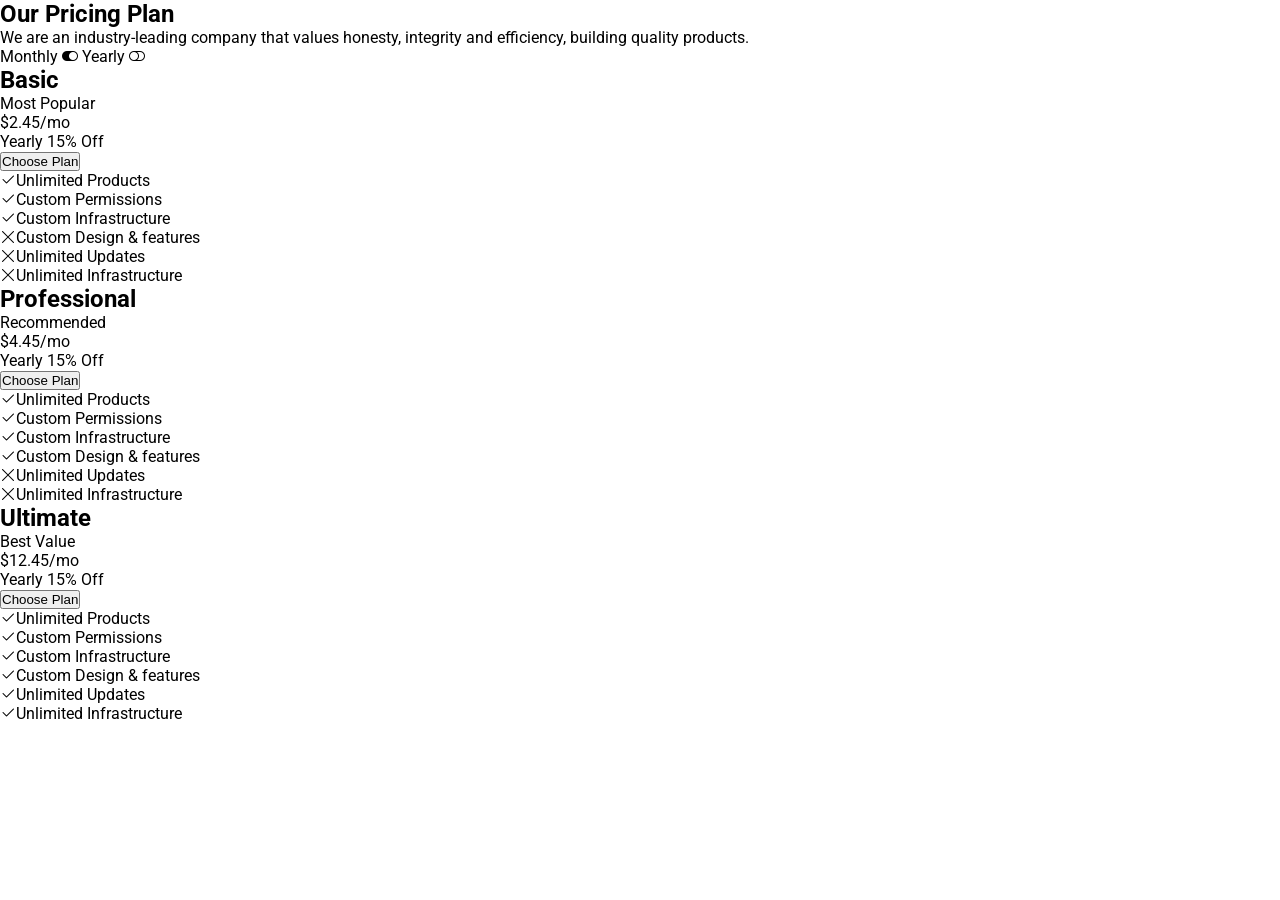
==== index.html @ 77d057d2 "Struttura HTML" ====
<!DOCTYPE html>
<html lang="en">

<head>
    <meta charset="UTF-8">
    <meta name="viewport" content="width=device-width, initial-scale=1.0">
    <title>Pricing Plan</title>
    <link rel="preconnect" href="https://fonts.googleapis.com">
    <link rel="preconnect" href="https://fonts.gstatic.com" crossorigin>
    <link
        href="https://fonts.googleapis.com/css2?family=DM+Sans:ital,opsz,wght@0,9..40,100..1000;1,9..40,100..1000&family=Roboto:ital,wght@0,100..900;1,100..900&family=Sigmar&display=swap"
        rel="stylesheet">
    <link rel="stylesheet" href="https://cdn.jsdelivr.net/npm/bootstrap-icons@1.11.3/font/bootstrap-icons.min.css">
    <link rel="stylesheet" href="style.css">
</head>

<body>
    <div class="container">

        <header>
            <section>
                <h1>Our Pricing Plan</h1>
                <p>We are an industry-leading company that values honesty, integrity and efficiency, building quality
                    products.
                </p>
            </section>
            <section>
                <span>Monthly <i class="bi bi-toggle-on"></i></span> <span>Yearly <i
                        class="bi bi-toggle-off"></i></span>
            </section>
        </header>

        <main>
            <section class="plans">
                <div class="card">
                    <h2>Basic</h2>
                    <span>Most Popular</span>
                    <div><span>$</span>2.45<span>/mo</span></div>
                    <div>Yearly <span>15% Off</span></div>
                    <button>Choose Plan</button>
                    <ul class="feature-list">
                        <li><i class="bi bi-check2"></i>Unlimited Products</li>
                        <li><i class="bi bi-check2"></i>Custom Permissions</li>
                        <li><i class="bi bi-check2"></i>Custom Infrastructure</li>
                        <li><i class="bi bi-x-lg"></i>Custom Design & features</li>
                        <li><i class="bi bi-x-lg"></i>Unlimited Updates</li>
                        <li><i class="bi bi-x-lg"></i>Unlimited Infrastructure</li>
                    </ul>
                </div>
                <div class="card professional-card">
                    <h2>Professional</h2>
                    <span>Recommended</span>
                    <div><span>$</span>4.45<span>/mo</span></div>
                    <div>Yearly <span>15% Off</span></div>
                    <button>Choose Plan</button>
                    <ul class="feature-list">
                        <li><i class="bi bi-check2"></i>Unlimited Products</li>
                        <li><i class="bi bi-check2"></i>Custom Permissions</li>
                        <li><i class="bi bi-check2"></i>Custom Infrastructure</li>
                        <li><i class="bi bi-check2"></i>Custom Design & features</li>
                        <li><i class="bi bi-x-lg"></i>Unlimited Updates</li>
                        <li><i class="bi bi-x-lg"></i>Unlimited Infrastructure</li>
                    </ul>
                </div>
                <div class="card">
                    <h2>Ultimate</h2>
                    <span>Best Value</span>
                    <div><span>$</span>12.45<span>/mo</span></div>
                    <div>Yearly <span>15% Off</span></div>
                    <button>Choose Plan</button>
                    <ul class="feature-list">
                        <li><i class="bi bi-check2"></i>Unlimited Products</li>
                        <li><i class="bi bi-check2"></i>Custom Permissions</li>
                        <li><i class="bi bi-check2"></i>Custom Infrastructure</li>
                        <li><i class="bi bi-check2"></i>Custom Design & features</li>
                        <li><i class="bi bi-check2"></i>Unlimited Updates</li>
                        <li><i class="bi bi-check2"></i>Unlimited Infrastructure</li>
                    </ul>
                </div>
            </section>
        </main>

    </div>
</body>

</html>
---- style.css ----
* {
    box-sizing: border-box;
    padding: 0;
    margin: 0;
}

body {
    font-family: "Roboto", sans-serif;
}
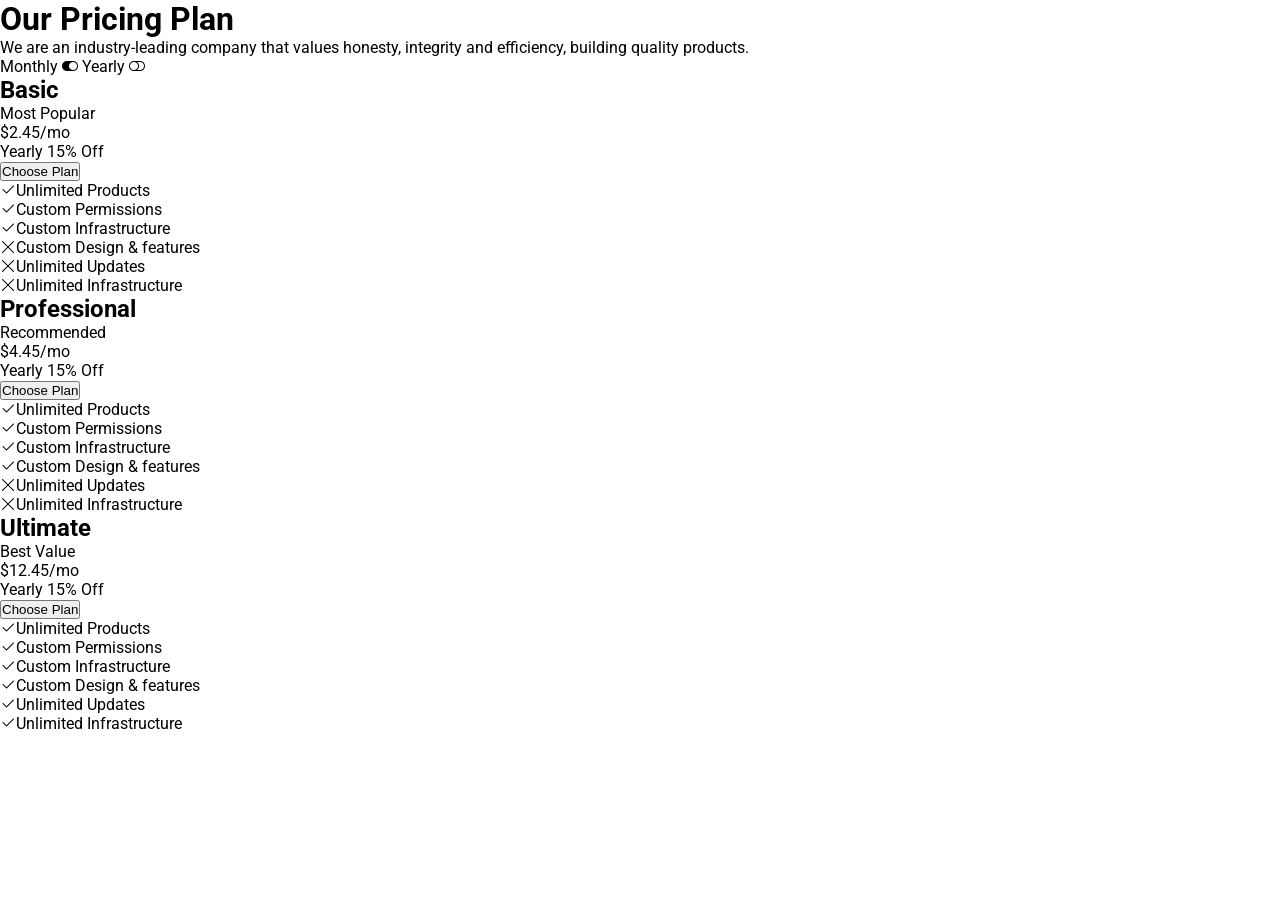
==== commit d581d94a: "Correzione HTML" ====
--- a/index.html
+++ b/index.html
@@ -18,65 +18,63 @@
     <div class="container">
 
         <header>
-            <section>
+            <div>
                 <h1>Our Pricing Plan</h1>
                 <p>We are an industry-leading company that values honesty, integrity and efficiency, building quality
                     products.
                 </p>
-            </section>
-            <section>
+            </div>
+            <div>
                 <span>Monthly <i class="bi bi-toggle-on"></i></span> <span>Yearly <i
                         class="bi bi-toggle-off"></i></span>
-            </section>
+            </div>
         </header>
 
-        <main>
-            <section class="plans">
-                <div class="card">
-                    <h2>Basic</h2>
-                    <span>Most Popular</span>
-                    <div><span>$</span>2.45<span>/mo</span></div>
-                    <div>Yearly <span>15% Off</span></div>
-                    <button>Choose Plan</button>
-                    <ul class="feature-list">
-                        <li><i class="bi bi-check2"></i>Unlimited Products</li>
-                        <li><i class="bi bi-check2"></i>Custom Permissions</li>
-                        <li><i class="bi bi-check2"></i>Custom Infrastructure</li>
-                        <li><i class="bi bi-x-lg"></i>Custom Design & features</li>
-                        <li><i class="bi bi-x-lg"></i>Unlimited Updates</li>
-                        <li><i class="bi bi-x-lg"></i>Unlimited Infrastructure</li>
-                    </ul>
-                </div>
-                <div class="card professional-card">
-                    <h2>Professional</h2>
-                    <span>Recommended</span>
-                    <div><span>$</span>4.45<span>/mo</span></div>
-                    <div>Yearly <span>15% Off</span></div>
-                    <button>Choose Plan</button>
-                    <ul class="feature-list">
-                        <li><i class="bi bi-check2"></i>Unlimited Products</li>
-                        <li><i class="bi bi-check2"></i>Custom Permissions</li>
-                        <li><i class="bi bi-check2"></i>Custom Infrastructure</li>
-                        <li><i class="bi bi-check2"></i>Custom Design & features</li>
-                        <li><i class="bi bi-x-lg"></i>Unlimited Updates</li>
-                        <li><i class="bi bi-x-lg"></i>Unlimited Infrastructure</li>
-                    </ul>
-                </div>
-                <div class="card">
-                    <h2>Ultimate</h2>
-                    <span>Best Value</span>
-                    <div><span>$</span>12.45<span>/mo</span></div>
-                    <div>Yearly <span>15% Off</span></div>
-                    <button>Choose Plan</button>
-                    <ul class="feature-list">
-                        <li><i class="bi bi-check2"></i>Unlimited Products</li>
-                        <li><i class="bi bi-check2"></i>Custom Permissions</li>
-                        <li><i class="bi bi-check2"></i>Custom Infrastructure</li>
-                        <li><i class="bi bi-check2"></i>Custom Design & features</li>
-                        <li><i class="bi bi-check2"></i>Unlimited Updates</li>
-                        <li><i class="bi bi-check2"></i>Unlimited Infrastructure</li>
-                    </ul>
-                </div>
+        <main class="cards">
+            <section class="card">
+                <h2>Basic</h2>
+                <span>Most Popular</span>
+                <p><span>$</span>2.45<span>/mo</span></p>
+                <p>Yearly <span>15% Off</span></p>
+                <button>Choose Plan</button>
+                <ul class="feature-list">
+                    <li><i class="bi bi-check2"></i>Unlimited Products</li>
+                    <li><i class="bi bi-check2"></i>Custom Permissions</li>
+                    <li><i class="bi bi-check2"></i>Custom Infrastructure</li>
+                    <li><i class="bi bi-x-lg"></i>Custom Design & features</li>
+                    <li><i class="bi bi-x-lg"></i>Unlimited Updates</li>
+                    <li><i class="bi bi-x-lg"></i>Unlimited Infrastructure</li>
+                </ul>
+            </section>
+            <section class="card professional-card">
+                <h2>Professional</h2>
+                <span>Recommended</span>
+                <p><span>$</span>4.45<span>/mo</span></p>
+                <p>Yearly <span>15% Off</span></p>
+                <button>Choose Plan</button>
+                <ul class="feature-list">
+                    <li><i class="bi bi-check2"></i>Unlimited Products</li>
+                    <li><i class="bi bi-check2"></i>Custom Permissions</li>
+                    <li><i class="bi bi-check2"></i>Custom Infrastructure</li>
+                    <li><i class="bi bi-check2"></i>Custom Design & features</li>
+                    <li><i class="bi bi-x-lg"></i>Unlimited Updates</li>
+                    <li><i class="bi bi-x-lg"></i>Unlimited Infrastructure</li>
+                </ul>
+            </section>
+            <section class="card">
+                <h2>Ultimate</h2>
+                <span>Best Value</span>
+                <p><span>$</span>12.45<span>/mo</span></p>
+                <p>Yearly <span>15% Off</span></p>
+                <button>Choose Plan</button>
+                <ul class="feature-list">
+                    <li><i class="bi bi-check2"></i>Unlimited Products</li>
+                    <li><i class="bi bi-check2"></i>Custom Permissions</li>
+                    <li><i class="bi bi-check2"></i>Custom Infrastructure</li>
+                    <li><i class="bi bi-check2"></i>Custom Design & features</li>
+                    <li><i class="bi bi-check2"></i>Unlimited Updates</li>
+                    <li><i class="bi bi-check2"></i>Unlimited Infrastructure</li>
+                </ul>
             </section>
         </main>
 
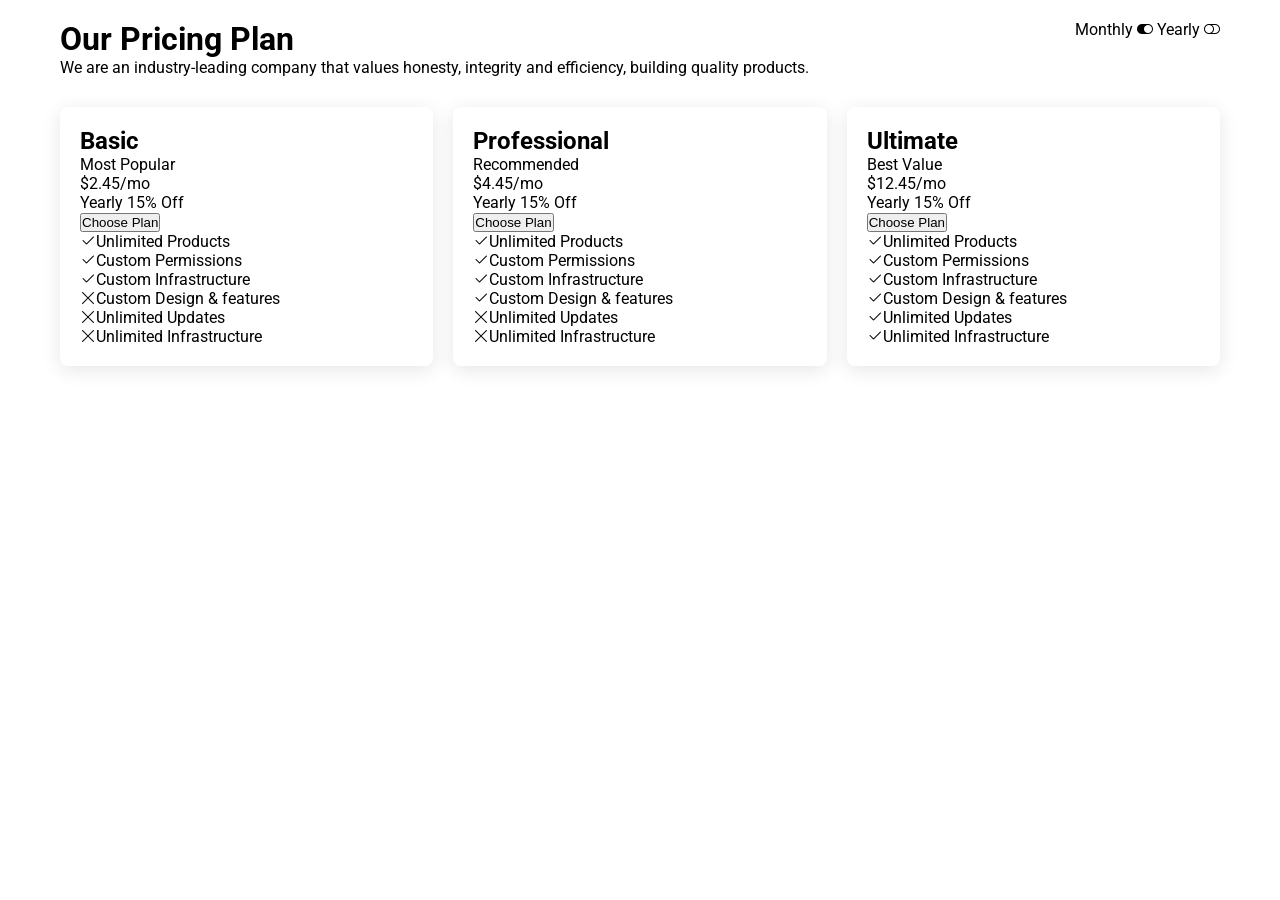
==== commit 1d6f8a93: "Posizionamento elementi" ====
--- a/index.html
+++ b/index.html
@@ -24,7 +24,7 @@
                     products.
                 </p>
             </div>
-            <div>
+            <div class="toggle">
                 <span>Monthly <i class="bi bi-toggle-on"></i></span> <span>Yearly <i
                         class="bi bi-toggle-off"></i></span>
             </div>
--- a/style.css
+++ b/style.css
@@ -6,4 +6,39 @@
 
 body {
     font-family: "Roboto", sans-serif;
+}
+
+.feature-list {
+    list-style: none;
+}
+
+.container {
+    margin: 0 auto;
+    max-width: 1200px;
+    padding: 20px;
+}
+
+.cards {
+    display: flex;
+    flex-wrap: wrap;
+    gap: 20px;
+}
+
+.card {
+    padding: 20px;
+    box-shadow: 0px 4px 20px 0px rgba(0, 0, 0, 0.10);
+    border-radius: 8px;
+    flex-basis: calc(100% / 3 - (20px * 2) / 3);
+    min-width: 300px;
+    flex-grow: 1;
+}
+
+header {
+    margin-bottom: 30px;
+    display: flex;
+    flex-wrap: wrap;
+}
+
+.toggle {
+    margin-left: auto;
 }
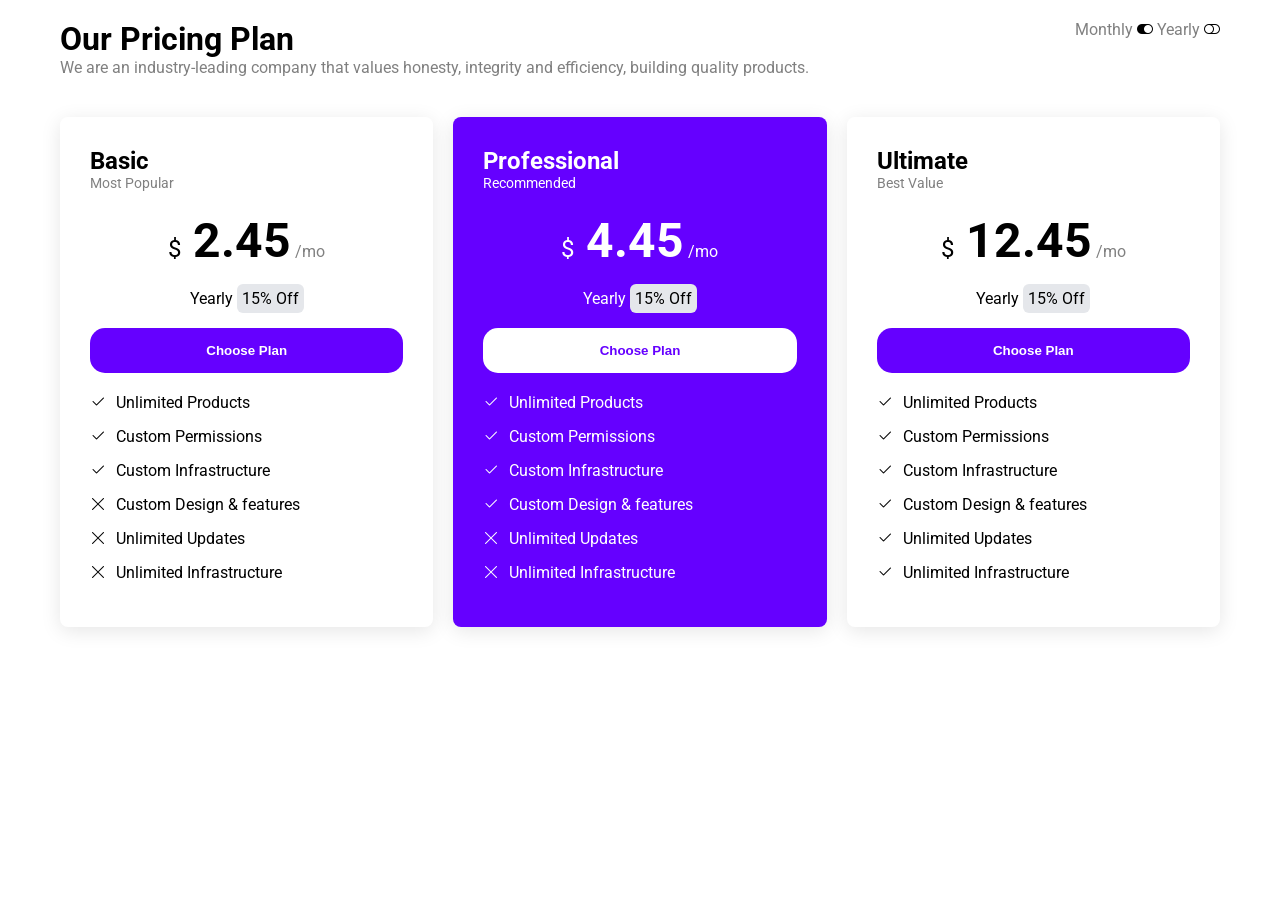
==== commit b8631f6f: "UI generale e cards" ====
--- a/index.html
+++ b/index.html
@@ -34,8 +34,8 @@
             <section class="card">
                 <h2>Basic</h2>
                 <span>Most Popular</span>
-                <p><span>$</span>2.45<span>/mo</span></p>
-                <p>Yearly <span>15% Off</span></p>
+                <p class="price"><span>$</span> 2.45<span> /mo</span></p>
+                <p class="discount">Yearly <span>15% Off</span></p>
                 <button>Choose Plan</button>
                 <ul class="feature-list">
                     <li><i class="bi bi-check2"></i>Unlimited Products</li>
@@ -49,8 +49,8 @@
             <section class="card professional-card">
                 <h2>Professional</h2>
                 <span>Recommended</span>
-                <p><span>$</span>4.45<span>/mo</span></p>
-                <p>Yearly <span>15% Off</span></p>
+                <p class="price"><span>$</span> 4.45<span> /mo</span></p>
+                <p class="discount">Yearly <span>15% Off</span></p>
                 <button>Choose Plan</button>
                 <ul class="feature-list">
                     <li><i class="bi bi-check2"></i>Unlimited Products</li>
@@ -64,8 +64,8 @@
             <section class="card">
                 <h2>Ultimate</h2>
                 <span>Best Value</span>
-                <p><span>$</span>12.45<span>/mo</span></p>
-                <p>Yearly <span>15% Off</span></p>
+                <p class="price"><span>$</span> 12.45<span> /mo</span></p>
+                <p class="discount">Yearly <span>15% Off</span></p>
                 <button>Choose Plan</button>
                 <ul class="feature-list">
                     <li><i class="bi bi-check2"></i>Unlimited Products</li>
--- a/style.css
+++ b/style.css
@@ -10,6 +10,9 @@
 
 .feature-list {
     list-style: none;
+    /* Bonus - feature-list su due colonne */
+    display: flex;
+    flex-wrap: wrap;
 }
 
 .container {
@@ -25,7 +28,7 @@
 }
 
 .card {
-    padding: 20px;
+    padding: 30px;
     box-shadow: 0px 4px 20px 0px rgba(0, 0, 0, 0.10);
     border-radius: 8px;
     flex-basis: calc(100% / 3 - (20px * 2) / 3);
@@ -34,11 +37,96 @@
 }
 
 header {
-    margin-bottom: 30px;
+    margin-bottom: 40px;
     display: flex;
     flex-wrap: wrap;
 }
 
 .toggle {
     margin-left: auto;
+}
+
+header p,
+.toggle {
+    color: gray;
+}
+
+.toggle i {
+    color: black;
+}
+
+.card h2+span {
+    color: gray;
+    font-size: 0.9rem;
+    display: block;
+    margin-bottom: 20px;
+}
+
+.price {
+    text-align: center;
+    font-size: 3rem;
+    font-weight: bold;
+    margin-bottom: 20px;
+}
+
+.price span {
+    font-size: 1.5rem;
+    font-weight: normal;
+}
+
+.price span:last-child {
+    color: gray;
+    font-size: 1rem;
+}
+
+.discount {
+    text-align: center;
+    margin-bottom: 20px;
+}
+
+.discount span {
+    background-color: #e5e7eb;
+    padding: 5px;
+    border-radius: 6px;
+}
+
+button {
+    padding: 15px;
+    width: 100%;
+    background-color: #6500FF;
+    color: white;
+    font-weight: bold;
+    border-radius: 15px;
+    border: none;
+    margin-bottom: 20px;
+    cursor: pointer;
+}
+
+.feature-list li {
+    display: flex;
+    align-items: center;
+    gap: 10px;
+    margin-bottom: 15px;
+    /* Bonus - feature-list su due colonne */
+    flex-basis: calc(100% / 2);
+    min-width: 260px;
+}
+
+.professional-card {
+    background-color: #6500FF;
+    color: white;
+}
+
+.professional-card h2+span,
+.professional-card .price span:last-child {
+    color: white;
+}
+
+.professional-card .discount span {
+    color: black;
+}
+
+.professional-card button {
+    background-color: white;
+    color: #6500FF;
 }
